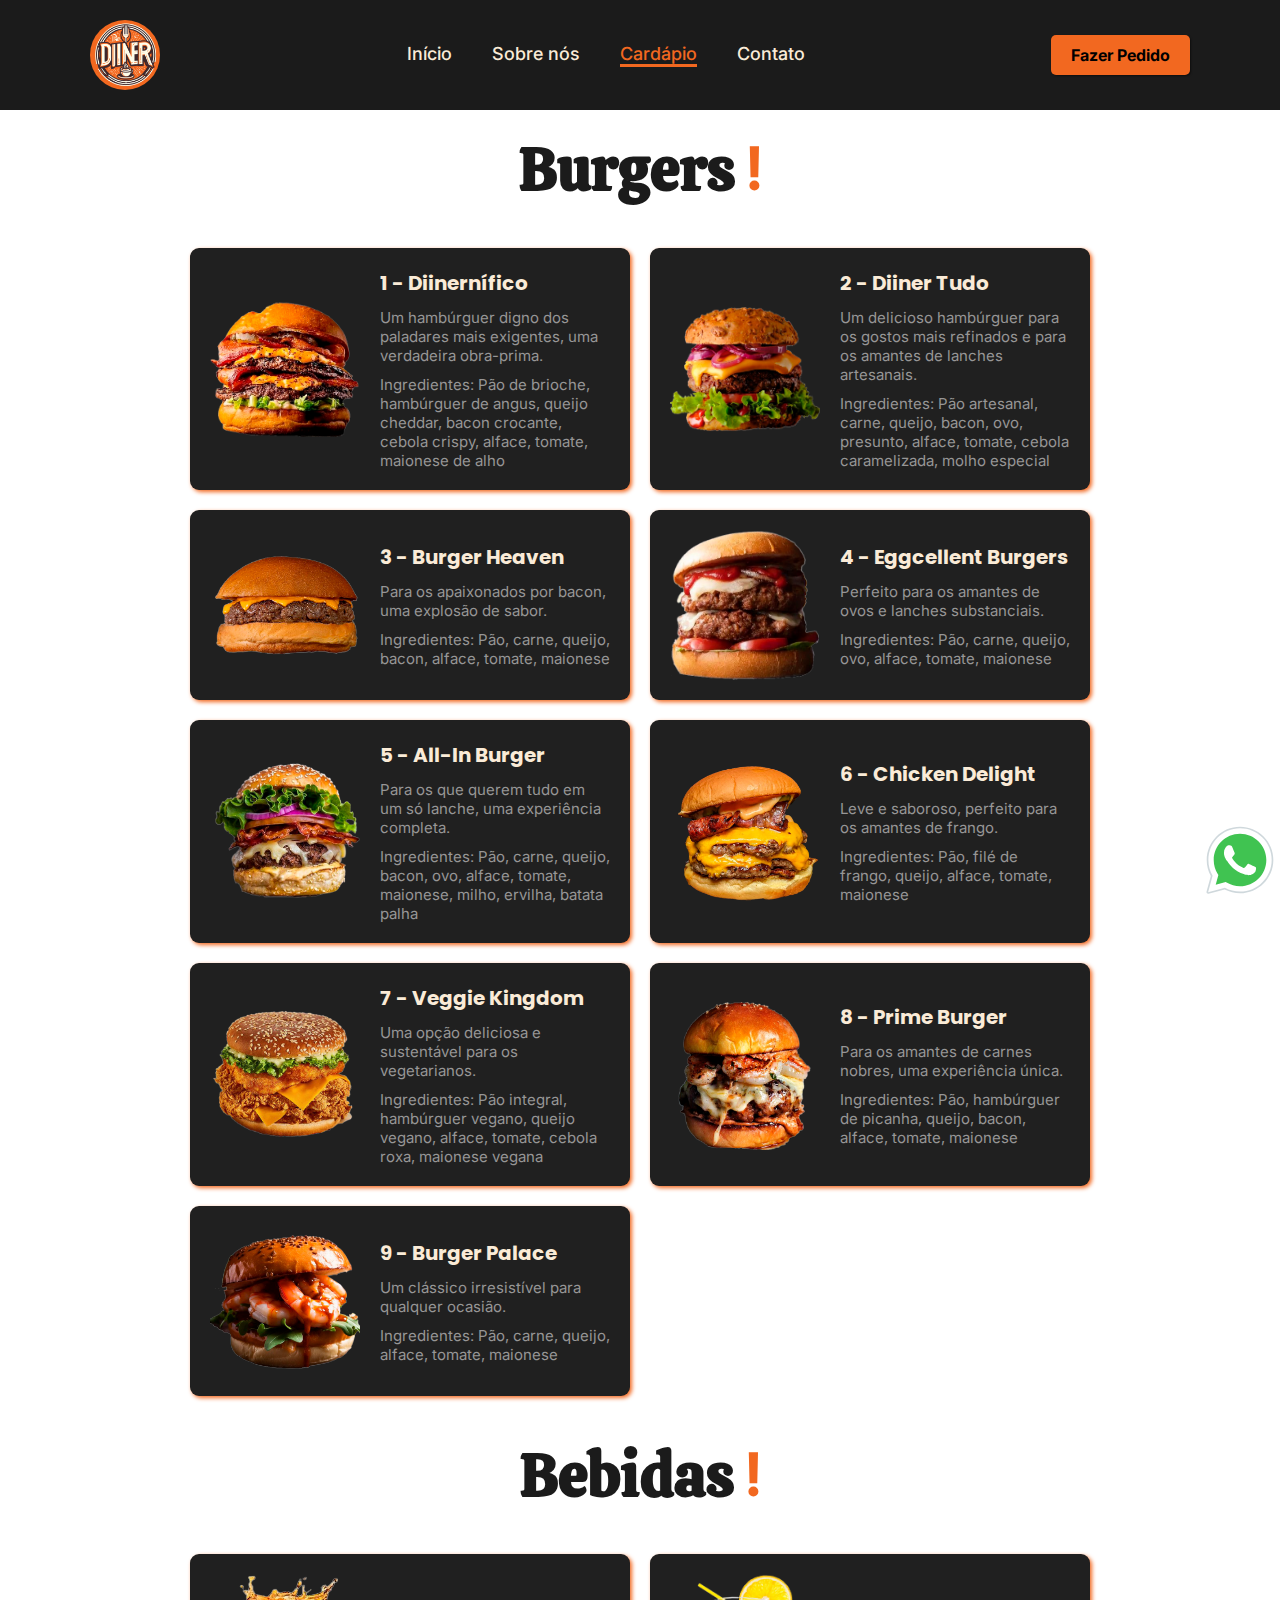
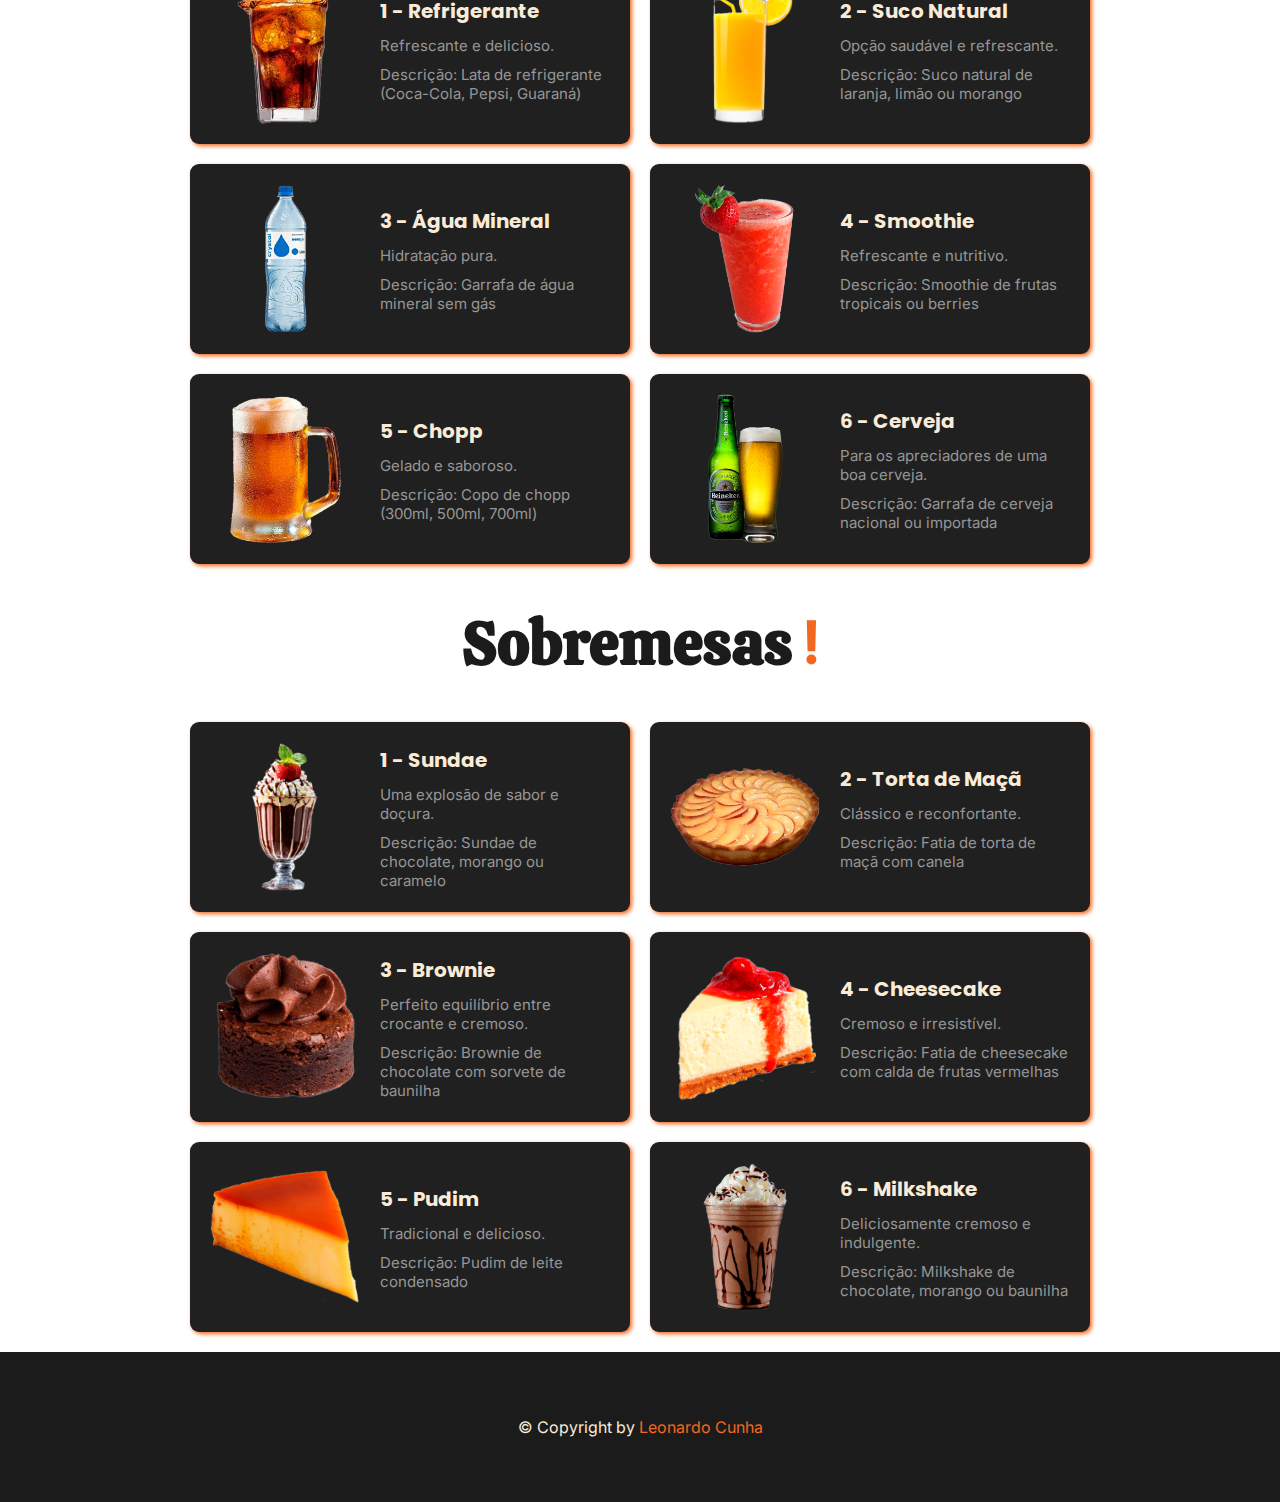
==== cardapio.html @ 61762d9e "Arquivos dos PI" ====
<!DOCTYPE html>
<html lang="en">
  <head>
    <meta charset="UTF-8" />
    <meta name="viewport" content="width=device-width, initial-scale=1.0" />
    <title>Diiner's Burgers</title>
    <link rel="icon" href="./images/logos/logo 4.jpg" type="img/jpg" />
    <link rel="stylesheet" href="style.css" />
    <link rel="stylesheet" href="./css/cardapio.css" />
  </head>
  <body>
    <section class="menu-principal">
      <div class="menu container">
        <img src="./images/logos/logo 4.jpg" alt="logo" />

        <nav>
          <ul class="menu-info">
            <li><a href="index.html" class="menu-item">Início</a></li>
            <li><a href="sobre.html" class="menu-item">Sobre nós</a></li>
            <li><a href="cardapio.html" class="menu-item">Cardápio</a></li>
            <li><a href="contato.html" class="menu-item">Contato</a></li>
          </ul>
        </nav>

        <a href="fazerpedido.html">
          <button class="button">Fazer Pedido</button>
        </a>

        <div class="mobile-menu-icon">
          <button class="mobile-menu-icon-button">
            <img src="./images/icons/menu.svg" alt="" class="icon" />
          </button>
        </div>
      </div>

      <div class="mobile-menu">
        <div class="mobile-menu-close">
          <button class="mobile-menu-close-btn">X</button>
        </div>
        <ul class="menu-info">
          <li><a href="index.html" class="menu-item">Início</a></li>
          <li><a href="sobre.html" class="menu-item">Sobre nós</a></li>
          <li><a href="cardapio.html" class="menu-item">Cardápio</a></li>
          <li><a href="contato.html" class="menu-item">Contato</a></li>
        </ul>

        <a class="fazer-pedido-mobile" href="fazerpedido.html">
          <button class="button">Fazer Pedido</button>
        </a>
      </div>
    </section>

    <div class="overlay hidden"></div>

    <section class="cardapio">
      <div class="area-sabores">
        <h1 class="burgers-h1 h1">
          Burgers <span class="exclamacao-decoration">!</span>
        </h1>
        <div class="burgers-area">
          <!-- <div class="burger">
                <div class="burger-img-area content-area">
                  <img class="burger-img content-img" src="" alt="" srcset="" />
                </div>
                <div class="burger-infos content-infos">
                  <p class="burger-nome content-name"></p>
                  <p class="burger-descricao content-descricao"></p>
                  <p class="burger-ingredientes content-ingredientes"></p>
                </div>
                </div> -->
        </div>
      </div>
      <div class="area-sabores">
        <h1 class="bebidas-h1 h1">
          Bebidas <span class="exclamacao-decoration">!</span>
        </h1>
        <div class="bebidas-area">
          <!-- <div class="drinks">
                    <div class="drink-img-area content-area">
                        <img class="drink-img content-img" src="" alt="" srcset="" />
                    </div>
                    <div class="drink-infos content-infos">
                        <p class="drink-nome content-name"></p>
                        <p class="drink-descricao content-descricao"></p>
                        <p class="drink-ingredientes content-ingredientes"></p>
                    </div>
                </div> -->
        </div>
      </div>

      <div class="area-sabores">
        <h1 class="sobremesas-h1 h1">
          Sobremesas <span class="exclamacao-decoration">!</span>
        </h1>
        <div class="sobremesas-area">
          <!-- <div class="sobremesas">
                    <div class="sobremesa-img-area content-area">
                        <img class="sobremesa-img content-img" src="" alt="" srcset="" />
                    </div>
                    <div class="sobremesa-infos content-infos">
                        <p class="sobremesa-nome content-name"></p>
                        <p class="sobremesa-descricao content-descricao"></p>
                        <p class="sobremesa-ingredientes content-ingredientes"></p>
                    </div>
                </div> -->
        </div>
      </div>
    </section>

    <footer>
      <p>
        © Copyright by
        <a
          href="https://www.linkedin.com/in/leonardo-cunha-8a6170263/"
          target="_blank"
          >Leonardo Cunha</a
        >
      </p>
    </footer>

    <a href="https://wa.me/5516999999999" target="_blank">
      <img
        class="logo-wpp"
        src="./images/icons/icons8-whatsapp.svg"
        alt=""
        srcset=""
      />
    </a>

    <script src="./js/geral.js"></script>
    <script src="./js/sabores.js"></script>
    <script src="./js/cardapio.js"></script>
  </body>
</html>
---- style.css ----
@import url('https://fonts.googleapis.com/css2?family=Calistoga&family=Inter:wght@100..900&family=Poppins:ital,wght@0,100;0,200;0,300;0,400;0,500;0,600;0,700;0,800;0,900;1,100;1,200;1,300;1,400;1,500;1,600;1,700;1,800;1,900&display=swap');

* {
    padding: 0;
    margin: 0;
    font-family: 'Inter', sans-serif;
    box-sizing: border-box;
}

body {
    position: relative;
}

.container {
    max-width: 1140px;
    width: 100%;
    margin: auto;
    padding: 0 20px;
}

/* Menu */


.menu-principal {
    background-color: #1b1b1b;
    padding: 20px 50px;
    width: 100%;
    z-index: 10;
    position: static;
}

.menu {
    display: flex;
    justify-content: space-between;
    align-items: center;
}

.menu img {
    width: 70px;
    height: auto;
    border-radius: 50%;
}

.menu .menu-info {
    display: flex;
    align-items: center;
    gap: 40px;
    list-style: none;
}

.menu .menu-info li a {
    text-decoration: none;
    color: #faebd7;
    font-size: 18px;
    font-weight: 500;
    transition: all 0.4s ease;
}

.menu .menu-info li a:hover {
    color: #f26820;
}

.menu .menu-info li a::after {
    content: "";
    display: block;
    width: 0;
    height: 3px;
    background-color: #f26820;
    transition: all 0.3s ease;
}

.menu .menu-info li a:hover::after {
    width: 100%;
}

.active {
    border-bottom: 3px solid #f26820;
}

.menu .button {
    padding: 10px 20px;
    background-color: #f26820;
    border: none;
    border-radius: 5px;
    font-weight: 700;
    font-size: 16px;
    cursor: pointer;
    box-shadow: 1px 1px 2px rgba(0, 0, 0, 0.5);
    transition: transform 0.5s;
}

.menu .button:hover {
    background-color: #b14545;
    color: #faebd7;
    transform: scale(1.1);
}

.sticky {
    position: fixed;
    background-color: #1b1b1bd2;
}

/* Parte menu mobile */

.mobile-menu-icon {
    display: none;
}

.mobile-menu-icon button {
    background-color: transparent;
    border: none;
    cursor: pointer;
}

.mobile-menu-icon button img {
    width: 45px;
}

.mobile-menu {
    /* display: flex; */
    display: none;
    flex-direction: column;
    justify-content: space-between;
    position: fixed;
    top: 0;
    right: -300px;
    width: 300px;
    height: auto;
    background-color: #b14545;
    padding: 0px 20px;
    border-radius: 0 0 0 30px;
    z-index: 3;
    transition: right 0.4s ease;
    /* overflow: hidden; */
}

.mobile-menu-close-btn {
    background-color: #000000;
    border: none;
    color: #faebd7;
    font-weight: 700;
    padding: 7px;
    margin-top: 10px;
    margin-bottom: 20px;
    cursor: pointer;
}

.mobile-menu .menu-info {
    display: flex;
    flex-direction: column;
    padding: 15px 0px;
    list-style: none;
}

.mobile-menu .menu-info .menu-item {
    display: block;
    margin-bottom: 30px;
    padding-bottom: 5px;
    text-decoration: none;
    font-size: 18px;
    font-weight: 500;
    color: #faebd7;
    border-bottom: 2px solid #faebd7;
}

.mobile-menu .button {
    padding: 10px 40px;
    margin-top: 20px;
    margin-bottom: 20px;
    background-color: #000000;
    border: none;
    border-radius: 5px;
    font-weight: 700;
    font-size: 16px;
    color: #faebd7;
    cursor: pointer;
    box-shadow: 1px 1px 2px rgba(0, 0, 0, 0.5);
    width: 100%;
}


.hidden {
    display: none;
}

.overlay {
    position: absolute;
    top: 0;
    left: 0;
    width: 100%;
    height: 100%;
    transition: background 1.5s ease;
    background-color: #25252552;
    backdrop-filter: blur(3px);
    z-index: 2;
}

/* Banner */

.banner {
    background-color: #1b1b1b;
    /* width: 100vw; */
    position: relative;
    display: flex;
}

.banner .container {
    display: flex;
    justify-content: space-between;
    padding: 0;
}

/* TEM QUE COLOCAR VISIBILITY: HIDDEN POR CONTA DO SCROLL REAVEAL */
.banner-message,
.banner-image {
    visibility: hidden;
}

.banner .banner-message {
    flex: 1;
    display: flex;
    flex-direction: column;
    justify-content: center;
}

.banner h1 {
    font-size: 120px;
    line-height: 0.9;
    font-family: 'Calistoga';
    color: white;
    margin-top: -70px;
}

.banner p {
    font-size: 30px;
    color: #f26820;
    font-weight: 700;
    font-family: 'Poppins';
    margin-top: 35px;
    text-shadow: 1px 1px 2px rgba(0, 0, 0, 0.2);
}

.banner .banner-image {
    flex: 1;
    padding-bottom: 50px;
}

.banner img {
    max-width: 100%;
}

.banner-mobile-menu {
    display: none;
    color: white;
    font-weight: 700;
    font-size: 18px;
}

.contact-area {
    position: absolute;
    top: 200px;
    right: 0;
    display: flex;
    flex-direction: column;
    gap: 15px;
    padding-right: 20px;
}

.contact-area img {
    width: 30px;
    margin-right: 10px;
}

/* Borda SVG do banner */
.custom-shape-divider-bottom-1709056755 {
    position: absolute;
    bottom: 0;
    left: 0;
    width: 100%;
    overflow: hidden;
    line-height: 0;
    transform: rotate(180deg);
}

.custom-shape-divider-bottom-1709056755 svg {
    position: relative;
    display: block;
    width: calc(100% + 1.3px);
    height: 78px;
}

.custom-shape-divider-bottom-1709056755 .shape-fill {
    fill: #F26820;
}

.form-container {
    max-width: 400px;
    margin: 50px auto;
    padding: 20px;
    border: 1px solid #ccc;
    border-radius: 5px;
}

/* Informações como hambúrguer é feito */
.info-burger {
    padding-top: 50px;
}

.info-burger-area {
    display: flex;
}

.info-burger-img-burger {
    flex: 1;
    display: flex;
    justify-content: center;
    align-items: center;
}

.info-burger-img-burger img {
    width: 500px;
}

.info-burger-text {
    flex: 1;
    display: flex;
    flex-direction: column;
    align-items: center;
    justify-content: center;
}

.info-burger-text h1 {
    font-family: 'Calistoga';
    font-size: 35px;
    text-align: center;
    margin-bottom: 20px;
}

.info-burger-text ul {
    display: flex;
    flex-direction: column;
    gap: 15px;
    list-style-type: none;
}

.info-burger-text-title {
    font-weight: 700;
    color: #F26820;
}

/* Burgers favoritos */

.burger-favorite {
    background-color: #1b1b1b;
    margin-top: -40px;
    padding-top: 60px;
    padding-bottom: 60px;
}

.burger-favorite-h1 {
    color: #faebd7;
    font-family: 'Calistoga';
    font-size: 50px;
    text-align: center;
}

.btn {
    display: inline-block;
    font-size: 18px;
    background-color: #5ec576;
    font-family: inherit;
    font-weight: 500;
    border: none;
    padding: 10px 20px;
    border-radius: 10rem;
    cursor: pointer;
    transition: all 0.3s;
}

.btn:hover {
    background-color: #4bbb7d;
}

/* OPERATIONS */
.operations {
    max-width: 100%;
    margin: 70px auto 0 auto;
    /* background-color: #272727; */
}

.operations__tab-container {
    display: flex;
    justify-content: center;
}

.operations__tab {
    margin-right: 2.5rem;
    transform: translateY(-50%);
}

.operations__tab span {
    margin-right: 1rem;
    font-weight: 600;
    display: inline-block;
}

.operations__tab--1 {
    background-color: #ffcb03;
}

.operations__tab--1:hover {
    background-color: #ffbb00;
}

.operations__tab--3 {
    background-color: #ff585f;
    margin: 0;
}

.operations__tab--3:hover {
    background-color: #fd424b;
}

.operations__tab--active {
    transform: translateY(-66%);
}

.operations__content {
    display: none;
    gap: 20px;
    padding: 30px 40px;
    color: #faebd7;
}

.operations__content--active {
    display: flex;
}

.operations__content img {
    width: 300px;
    height: 400px;
    object-fit: contain;
}

.burger-info {
    display: flex;
    flex-direction: column;
    margin-top: 80px;
}

.name-burger {
    font-size: 30px;
    margin-bottom: 30px;
    margin-top: 20px;
}

.burger-content {
    font-size: 16px;
}

/* Área feedback clientes */

.feedback-clients {
    margin-top: 30px;
}

.feedback-h1 {
    font-size: 50px;
    font-family: 'Calistoga';
    text-align: center;
}

.slider {
    height: 450px;
    margin: 0 auto;
    position: relative;

    /* IN THE END */
    overflow: hidden;
}

.slide {
    position: absolute;
    top: 0;
    width: 100%;
    height: 400px;
    display: flex;
    align-items: center;
    justify-content: center;

    /* THIS creates the animation! */
    transition: transform 1s;
}

.slider__btn {
    position: absolute;
    top: 50%;
    z-index: 10;
    border: none;
    background: rgba(255, 255, 255, 0.7);
    color: #333;
    border-radius: 50%;
    height: 88px;
    width: 88px;
    font-size: 50px;
    cursor: pointer;
}

.slider__btn--left {
    left: 6%;
    transform: translate(-50%, -50%);
}

.slider__btn--right {
    right: 6%;
    transform: translate(50%, -50%);
}

.dots {
    position: absolute;
    bottom: 5%;
    left: 50%;
    transform: translateX(-50%);
    display: flex;
}

.dots__dot {
    border: none;
    background-color: #b9b9b9;
    opacity: 0.7;
    height: 10px;
    width: 10px;
    border-radius: 50%;
    margin-right: 28px;
    cursor: pointer;
    transition: all 0.5s;

    /* Only necessary when overlying images */
    /* box-shadow: 0 0.6rem 1.5rem rgba(0, 0, 0, 0.7); */
}

.dots__dot:last-child {
    margin: 0;
}

.dots__dot--active {
    background-color: #888;
    opacity: 1;
}

/* Depoimento dos clientes */
.testimonial {
    width: 65%;
    position: relative;
}

.testimonial::before {
    content: '\201C';
    position: absolute;
    top: -60px;
    left: -108px;
    line-height: 1;
    font-size: 240px;
    color: #F26820;
}

.testimonial__header {
    font-size: 20px;
    color: #F26820;
    font-weight: 700;
    margin-bottom: 20px;
}

.testimonial__text {
    margin-bottom: 40px;
    color: #666;
}

.testimonial__author {
    font-style: normal;
    display: grid;
    grid-template-columns: 6.5rem 1fr;
}

.testimonial__photo {
    grid-row: 1 / span 2;
    width: 80px;
    border-radius: 50%;
}

.testimonial__name {
    font-size: 20px;
    font-weight: 500;
    align-self: end;
    margin: 0;
}

.testimonial__info {
    color: #1b1b1b;
}

.section__title--testimonials {
    margin-bottom: 4rem;
}

footer {
    height: 150px;
    background-color: #1b1b1b;
    color: #faebd7;
    display: flex;
    justify-content: center;
    align-items: center;
}

footer a {
    text-decoration: none;
    color: #F26820;
}

/* Parte do MAPA */

#map {
    height: 300px;
    max-width: 700px;
    display: block;
    margin: auto;
}

.localizacao {
    padding: 40px 0;
    background-color: #1b1b1b;
}

.localizacao h1 {
    font-size: 50px;
    color: #faebd7;
    font-family: 'Calistoga';
    text-align: center;
    padding-bottom: 20px;
}

.logo-wpp {
    position: fixed;
    bottom: 0;
    right: 0;
    width: 80px;
    height: 80px;
    z-index: 1000;
}

/* Responsividade */

@media screen and (max-width: 1100px) {
    .banner .banner-message {
        padding-left: 50px;
    }

    .banner h1 {
        font-size: 100px;
    }

    .info-burger-area {
        margin-bottom: 40px;
    }

    .info-burger-img-burger img {
        width: 450px;
    }
}

@media screen and (max-width: 1000px) {
    .burger-favorite {
        margin-top: 0;
    }
}

@media screen and (max-width: 900px) {
    .menu .menu-info {
        gap: 20px;
    }

    .menu .menu-info .menu-item {
        font-size: 16px;
    }

    .banner h1 {
        font-size: 85px;
    }

    .banner p {
        font-size: 25px;
        color: #ffa500;
        margin-top: 20px;
    }

    .contact-area {
        top: 150px;
    }

    .info-burger-img-burger img {
        width: 370px;
    }
}

@media screen and (max-width: 768px) {
    .menu-principal {
        padding: 20px 0;
    }

    .menu .menu-info,
    .menu .button {
        display: none;
    }

    .mobile-menu {
        display: flex;
    }

    .mobile-menu-icon {
        display: block;
    }

    .banner .container {
        flex-direction: column;
        justify-content: center;
        align-items: center;
    }

    .banner .banner-message {
        align-items: center;
        margin-top: 0;
        padding: 0;
    }

    .banner .banner-image {
        justify-content: center;
    }

    .banner .banner-image img {
        margin-top: 10px;
        width: 452px;
    }

    .banner h1 {
        margin: 15px;
        text-align: center;
    }

    .banner p {
        text-align: center;
    }

    .contact-area {
        top: 240px;
    }

    .info-burger-area {
        flex-direction: column-reverse;
        gap: 30px;
    }

    .info-burger-img-burger img {
        width: 270px;
    }

    .info-burger-text {
        padding: 0 50px;
    }

    .burger-favorite-h1,
    .feedback-h1 {
        font-size: 40px;
    }

    .burger-favorite {
        margin: 0;
    }

    .operations__content img {
        width: 250px;
        height: 320px;
    }

    .localizacao h1 {
        font-size: 40px;
    }
}

@media screen and (max-width: 650px) {
    .operations__tab-container {
        flex-direction: column;
        align-items: center;
    }

    .operations__tab {
        margin: 0;
    }

    .btn {
        margin-bottom: 25px;
        width: 300px;
        max-width: 100%;
    }

    .btn:last-child {
        margin-bottom: 0;
    }

    .name-burger h1 {
        text-align: center;
    }
    
    .burger-info {
        margin-top: 0;
    }
    .operations__content {
        padding: 0px 40px;
    }
    .operations__content--active {
        flex-direction: column;
        align-items: center;
    }

    .testimonial::before {
        font-size: 170px;
        top: -40px;
        left: -70px;
    }

    .slider {
        height: 520px;
    }

    .slide {
        height: auto;
        margin-top: 40px;
    }
}

@media screen and (max-width: 430px) {
    .banner h1 {
        font-size: 65px;
    }

    .banner h2 {
        font-size: 25px;
    }

    .banner img {
        width: 220px;
    }

    .contact-area {
        display: none;
    }

    .info-burger-text {
        padding: 0 20px;
    }

    .slider {
        height: 600px;
    }

    .slider__btn {
        width: 60px;
        height: 60px;
        font-size: 30px;
    }

    .testimonial::before {
        content: "";
    }
}

@media screen and (max-width: 370px) {
    .slider {
        height: 700px;
    }
}
---- css/cardapio.css ----
.h1 {
    font-size: 60px;
    font-weight: 700;
    font-family: 'calistoga';
    color: #1b1b1b;
    text-align: center;
    margin: 20px 0;

}

.exclamacao-decoration {
    color: #f26820;
}

.burgers-area,
.bebidas-area,
.sobremesas-area {
    /* display: flex;
    flex-direction: column;
    align-items: center; */
    display: grid;
    grid-template-columns: repeat(auto-fill, 440px);
    justify-content: center;
    gap: 20px;
    padding: 20px;
}

.burger,
.drinks,
.sobremesas {
    display: flex;
    /* width: 600px;
    max-width: 100%; */
    gap: 20px;
    background-color: #202020;
    padding: 20px;
    border-radius: 9px;
    box-shadow: 2px 2px 4px #f26820;
}

.content-area {
    display: flex;
    align-items: center;
    justify-content: center;
}

.content-img {
    width: 150px;
    height: 150px;
    object-fit: contain;
}

.content-infos {
    display: flex;
    flex-direction: column;
    justify-content: center;
    gap: 10px;
}

.content-nome {
    font-size: 20px;
    font-weight: 700;
    font-family: 'poppins';
    color: #faebd7;
}

.content-descricao {
    font-size: 15px;
    color: #979696;
}

@media (width < 500px) {

    .burgers-area,
    .bebidas-area,
    .sobremesas-area {
        grid-template-columns: repeat(auto-fill, 100%);
    }

    .burger,
    .drinks,
    .sobremesas {
        flex-direction: column;
    }

    .content-nome {
        text-align: center;
    }
}
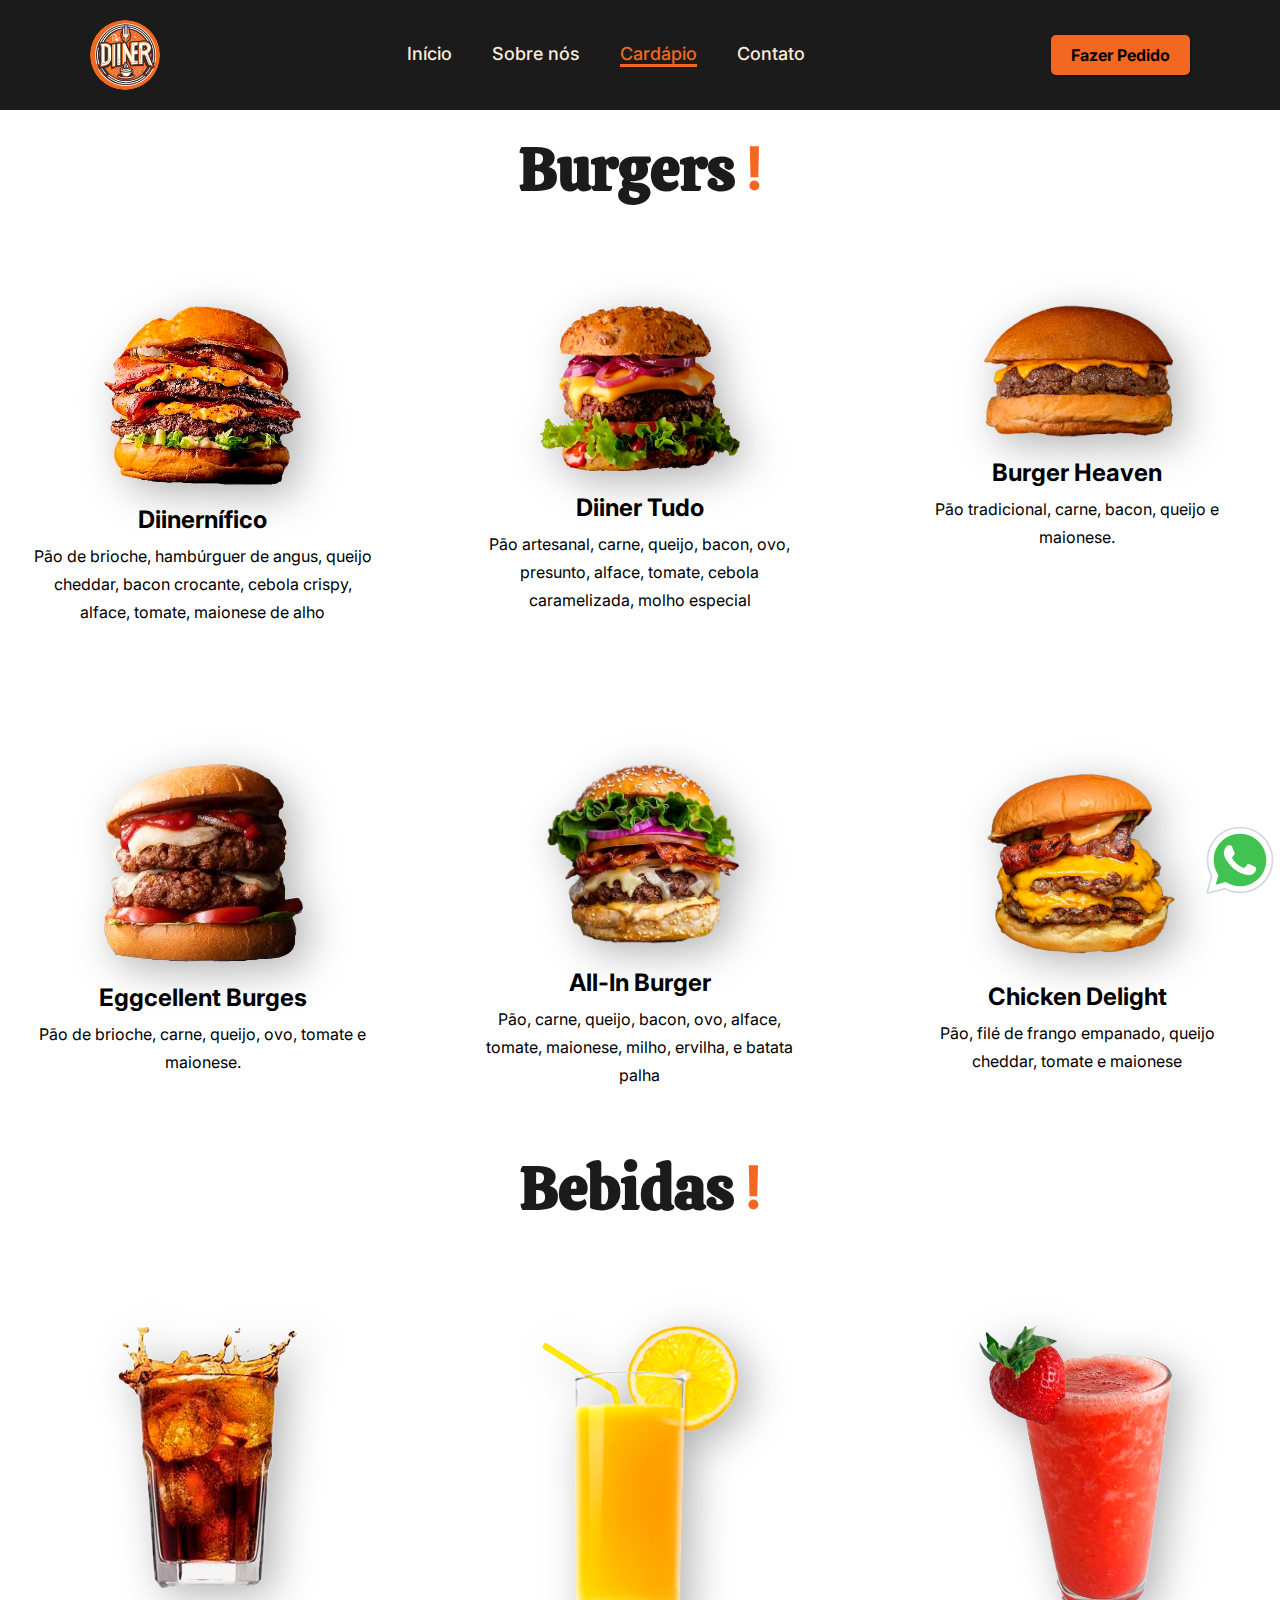
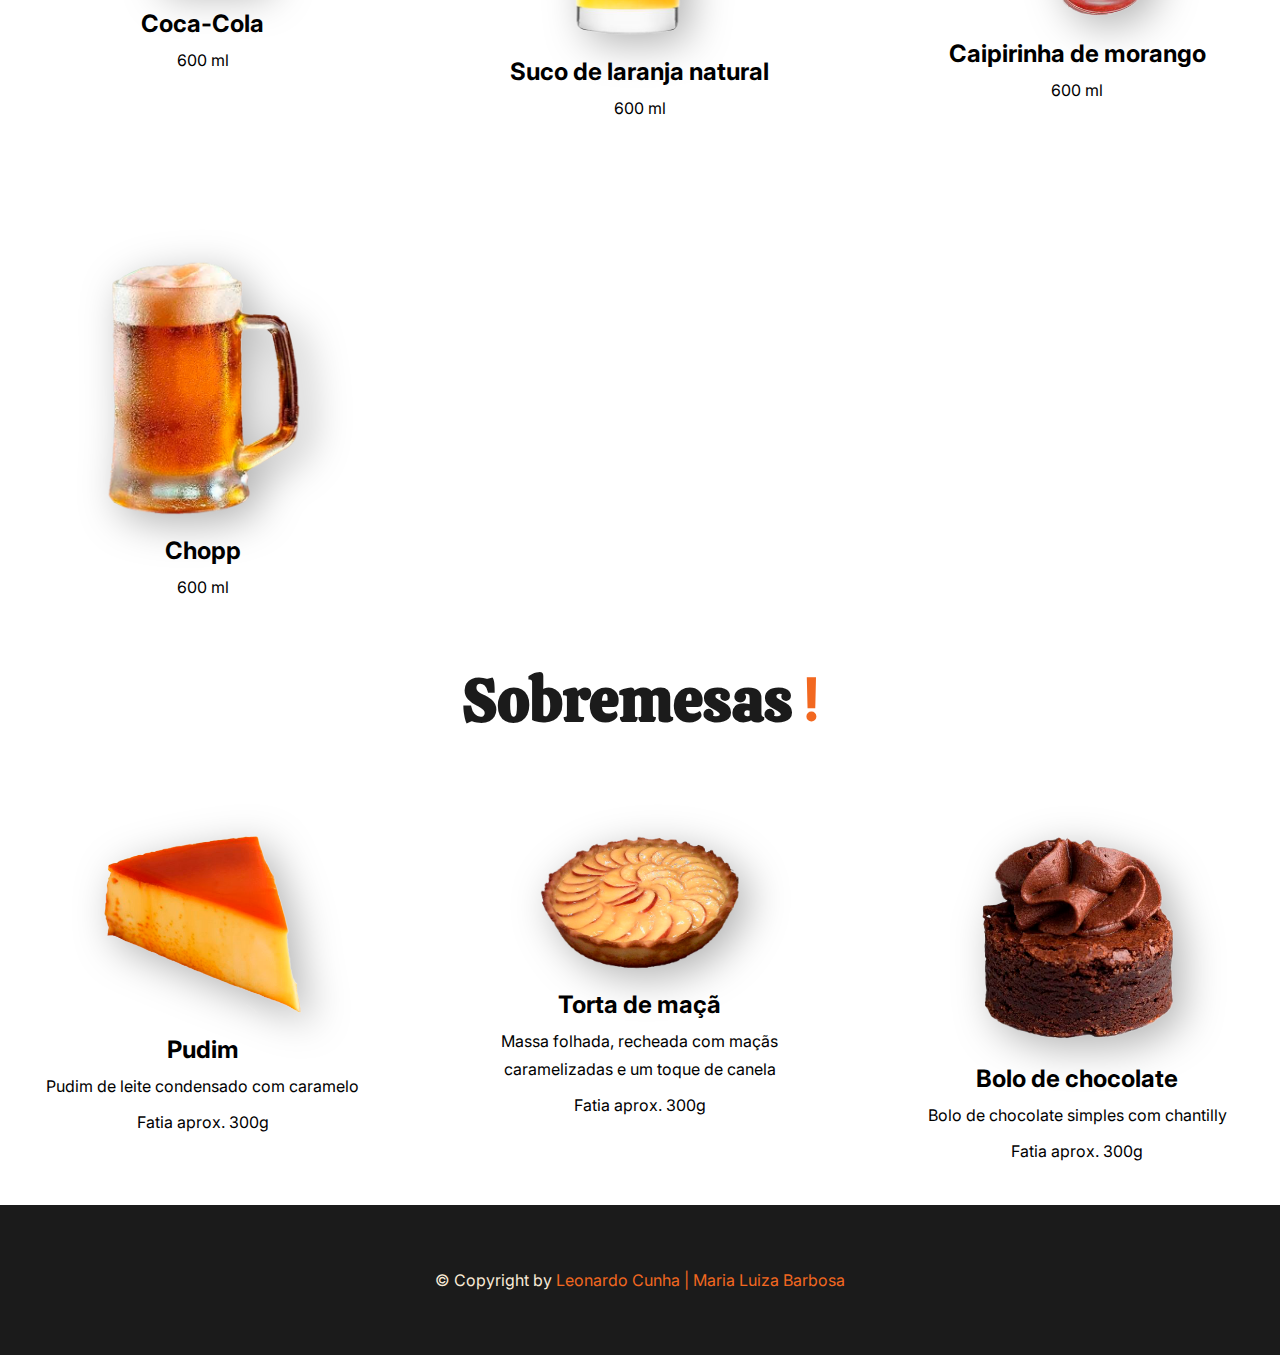
==== commit 51607021: "Atualização final do site" ====
--- a/cardapio.html
+++ b/cardapio.html
@@ -4,14 +4,14 @@
     <meta charset="UTF-8" />
     <meta name="viewport" content="width=device-width, initial-scale=1.0" />
     <title>Diiner's Burgers</title>
-    <link rel="icon" href="./images/logos/logo 4.jpg" type="img/jpg" />
-    <link rel="stylesheet" href="style.css" />
+    <link rel="icon" href="./images/logos/logo_diner.png" type="img/jpg" />
+    <link rel="stylesheet" href="./css/style.css" />
     <link rel="stylesheet" href="./css/cardapio.css" />
   </head>
   <body>
     <section class="menu-principal">
       <div class="menu container">
-        <img src="./images/logos/logo 4.jpg" alt="logo" />
+        <img src="./images/logos/logo_diner.png" alt="logo" />
 
         <nav>
           <ul class="menu-info">
@@ -56,65 +56,188 @@
       <div class="area-sabores">
         <h1 class="burgers-h1 h1">
           Burgers <span class="exclamacao-decoration">!</span>
-        </h1>
+        </h1> 
         <div class="burgers-area">
-          <!-- <div class="burger">
-                <div class="burger-img-area content-area">
-                  <img class="burger-img content-img" src="" alt="" srcset="" />
-                </div>
-                <div class="burger-infos content-infos">
-                  <p class="burger-nome content-name"></p>
-                  <p class="burger-descricao content-descricao"></p>
-                  <p class="burger-ingredientes content-ingredientes"></p>
-                </div>
-                </div> -->
-        </div>
-      </div>
+
+
+        <!-- PRIMEIRA LINHA DOS HAMBURGUERS -->
+
+        <div class="special__grid">
+          <div class="special__card">
+            <img src="./images/burgers/Burger1.png" alt="diinernífico"/>
+            <h2>Diinernífico</h2>
+            <p>
+              Pão de brioche, hambúrguer de angus,
+              queijo cheddar, bacon crocante, cebola
+              crispy, alface, tomate, maionese de alho
+            </p>
+            
+            
+          </div>
+          <div class="special__card">
+            <img src="./images/burgers/Burger2.png" alt="Diiner Tudo" />
+            <h2>Diiner Tudo</h2>
+            <p>
+              Pão artesanal, carne, queijo, bacon, ovo, presunto, 
+              alface, tomate, cebola caramelizada, molho especial
+            </p>
+            
+            
+          </div>
+
+          <div class="special__card">
+            <img src="./images/burgers/Burger3.png" alt="Eggcellent Burgers" />
+            <h2>Burger Heaven</h2>
+            <p>
+              Pão tradicional, carne, bacon, queijo e maionese.
+            </p>
+
+            
+          </div>
+        </div>
+
+ <!-- SEGUNDA LINHA DOS HAMBURGUERS -->
+
+
+        <div class="special__grid">
+          <div class="special__card">
+            <img src="./images/burgers/Burger4.png" alt="diinernífico"/>
+            <h2>Eggcellent Burges</h2>
+            <p>
+              Pão de brioche, carne, queijo, ovo, tomate e maionese.
+            </p>
+            
+          </div>
+
+          
+          <div class="special__card">
+            <img src="./images/burgers/Burger5.png" alt="Diiner Tudo" />
+            <h2>All-In Burger</h2>
+            <p>
+              Pão, carne, queijo, bacon, ovo, alface, tomate, 
+              maionese, milho, ervilha, e batata palha
+            </p>
+          </div>
+          
+
+          <div class="special__card">
+            <img src="./images/burgers/Burger6.png" alt="Eggcellent Burgers" />
+            <h2>Chicken Delight</h2>
+            <p>
+              Pão, filé de frango empanado, queijo cheddar, tomate e maionese
+            </p>
+          </div>
+        </div>
+      </div>
+
+
+
+        
       <div class="area-sabores">
         <h1 class="bebidas-h1 h1">
           Bebidas <span class="exclamacao-decoration">!</span>
         </h1>
-        <div class="bebidas-area">
-          <!-- <div class="drinks">
-                    <div class="drink-img-area content-area">
-                        <img class="drink-img content-img" src="" alt="" srcset="" />
-                    </div>
-                    <div class="drink-infos content-infos">
-                        <p class="drink-nome content-name"></p>
-                        <p class="drink-descricao content-descricao"></p>
-                        <p class="drink-ingredientes content-ingredientes"></p>
-                    </div>
-                </div> -->
-        </div>
-      </div>
+
+         <!-- PRIMEIRA LINHA DAS BEBIDAS -->
+        
+        <div class="special__grid">
+          <div class="special__card">
+            <img src="./images/bebidas/Bebida1.png" alt="diinernífico"/>
+            <h2>Coca-Cola</h2>
+            <p>
+              600 ml
+            </p>
+          </div>
+
+          
+          <div class="special__card">
+            <img src="./images/bebidas/Bebida2.png" alt="Diiner Tudo" />
+            <h2>Suco de laranja natural</h2>
+            <p>
+             600 ml
+            </p>
+          </div>
+
+          
+          <div class="special__card">
+            <img src="./images/bebidas/Bebida4.png" alt="Eggcellent Burgers" />
+            <h2>Caipirinha de morango</h2>
+            <p>
+              600 ml
+            </p>
+          </div>
+        </div>
+
+      </div>
+
+
+       <!-- SEGUNDA LINHA DAS BEBIDAS -->
+
+
+       <div class="special__grid">
+        <div class="special__card">
+          <img src="./images/bebidas/Bebida5.png" alt="diinernífico"/>
+          <h2>Chopp</h2>
+          <p>
+            600 ml
+          </p>
+        </div>
+       </div>
+    </div>
+
 
       <div class="area-sabores">
         <h1 class="sobremesas-h1 h1">
           Sobremesas <span class="exclamacao-decoration">!</span>
         </h1>
-        <div class="sobremesas-area">
-          <!-- <div class="sobremesas">
-                    <div class="sobremesa-img-area content-area">
-                        <img class="sobremesa-img content-img" src="" alt="" srcset="" />
-                    </div>
-                    <div class="sobremesa-infos content-infos">
-                        <p class="sobremesa-nome content-name"></p>
-                        <p class="sobremesa-descricao content-descricao"></p>
-                        <p class="sobremesa-ingredientes content-ingredientes"></p>
-                    </div>
-                </div> -->
-        </div>
+        
+        <div class="special__grid">
+          <div class="special__card">
+            <img src="./images/sobremesas/Sobremesa5.png" alt="diinernífico"/>
+            <h2>Pudim</h2>
+            <p>
+              Pudim de leite condensado com caramelo
+            </p>
+            <p>
+              Fatia aprox. 300g
+            </p>
+
+            
+          </div>
+          <div class="special__card">
+            <img src="./images/sobremesas/Sobremesa2.png" alt="Diiner Tudo" />
+            <h2>Torta de maçã</h2>
+            <p>
+             Massa folhada, recheada com maçãs caramelizadas e um toque de canela
+            </p>
+            <p>
+              Fatia aprox. 300g
+             </p>
+          </div>
+
+          <div class="special__card">
+            <img src="./images/sobremesas/Sobremesa3.png" alt="Eggcellent Burgers" />
+            <h2>Bolo de chocolate</h2>
+            <p>
+              Bolo de chocolate simples com chantilly
+            </p>
+
+            <p>
+              Fatia aprox. 300g
+             </p>
+          </div>
+        </div>
+
+
+
       </div>
     </section>
 
     <footer>
       <p>
         © Copyright by
-        <a
-          href="https://www.linkedin.com/in/leonardo-cunha-8a6170263/"
-          target="_blank"
-          >Leonardo Cunha</a
-        >
+        <a href="https://github.com/leonardocunha1" target="_blank">Leonardo Cunha | </a> 
+        <a href="https://github.com/mluizabss" target="_blank">Maria Luiza Barbosa</a>
       </p>
     </footer>
 
@@ -129,6 +252,5 @@
 
     <script src="./js/geral.js"></script>
     <script src="./js/sabores.js"></script>
-    <script src="./js/cardapio.js"></script>
   </body>
 </html>
--- a/css/style.css
+++ b/css/style.css
@@ -0,0 +1,879 @@
+@import url('https://fonts.googleapis.com/css2?family=Calistoga&family=Inter:wght@100..900&family=Poppins:ital,wght@0,100;0,200;0,300;0,400;0,500;0,600;0,700;0,800;0,900;1,100;1,200;1,300;1,400;1,500;1,600;1,700;1,800;1,900&display=swap');
+
+* {
+    padding: 0;
+    margin: 0;
+    font-family: 'Inter', sans-serif;
+    box-sizing: border-box;
+}
+
+body {
+    position: relative;
+}
+
+.container {
+    max-width: 1140px;
+    width: 100%;
+    margin: auto;
+    padding: 0 20px;
+}
+
+/* Menu */
+
+
+.menu-principal {
+    background-color: #1b1b1b;
+    padding: 20px 50px;
+    width: 100%;
+    z-index: 10;
+    position: static;
+}
+
+.menu {
+    display: flex;
+    justify-content: space-between;
+    align-items: center;
+}
+
+.menu img {
+    width: 70px;
+    height: auto;
+    border-radius: 50%;
+}
+
+.menu .menu-info {
+    display: flex;
+    align-items: center;
+    gap: 40px;
+    list-style: none;
+}
+
+.menu .menu-info li a {
+    text-decoration: none;
+    color: #faebd7;
+    font-size: 18px;
+    font-weight: 500;
+    transition: all 0.4s ease;
+}
+
+.menu .menu-info li a:hover {
+    color: #f26820;
+}
+
+.menu .menu-info li a::after {
+    content: "";
+    display: block;
+    width: 0;
+    height: 3px;
+    background-color: #f26820;
+    transition: all 0.3s ease;
+}
+
+.menu .menu-info li a:hover::after {
+    width: 100%;
+}
+
+.active {
+    border-bottom: 3px solid #f26820;
+}
+
+.menu .button {
+    padding: 10px 20px;
+    background-color: #f26820;
+    border: none;
+    border-radius: 5px;
+    font-weight: 700;
+    font-size: 16px;
+    cursor: pointer;
+    box-shadow: 1px 1px 2px rgba(0, 0, 0, 0.5);
+    transition: transform 0.5s;
+}
+
+.menu .button:hover {
+    background-color: #b14545;
+    color: #faebd7;
+    transform: scale(1.1);
+}
+
+.sticky {
+    position: fixed;
+    background-color: #1b1b1bd2;
+}
+
+/* Parte menu mobile */
+
+.mobile-menu-icon {
+    display: none;
+}
+
+.mobile-menu-icon button {
+    background-color: transparent;
+    border: none;
+    cursor: pointer;
+}
+
+.mobile-menu-icon button img {
+    width: 45px;
+}
+
+.mobile-menu {
+    /* display: flex; */
+    display: none;
+    flex-direction: column;
+    justify-content: space-between;
+    position: fixed;
+    top: 0;
+    right: -300px;
+    width: 300px;
+    height: auto;
+    background-color: #b14545;
+    padding: 0px 20px;
+    border-radius: 0 0 0 30px;
+    z-index: 3;
+    transition: right 0.4s ease;
+    /* overflow: hidden; */
+}
+
+.mobile-menu-close-btn {
+    background-color: #000000;
+    border: none;
+    color: #faebd7;
+    font-weight: 700;
+    padding: 7px;
+    margin-top: 10px;
+    margin-bottom: 20px;
+    cursor: pointer;
+    border-radius: 10px;
+}
+
+.mobile-menu .menu-info {
+    display: flex;
+    flex-direction: column;
+    padding: 15px 0px;
+    list-style: none;
+}
+
+.mobile-menu .menu-info .menu-item {
+    display: block;
+    margin-bottom: 30px;
+    padding-bottom: 5px;
+    text-decoration: none;
+    font-size: 18px;
+    font-weight: 500;
+    color: #faebd7;
+    border-bottom: 2px solid #faebd7;
+}
+
+.mobile-menu .button {
+    padding: 10px 40px;
+    margin-top: 20px;
+    margin-bottom: 20px;
+    background-color: #000000;
+    border: none;
+    border-radius: 5px;
+    font-weight: 700;
+    font-size: 16px;
+    color: #faebd7;
+    cursor: pointer;
+    box-shadow: 1px 1px 2px rgba(0, 0, 0, 0.5);
+}
+
+.hidden {
+    display: none;
+}
+
+.overlay {
+    position: absolute;
+    top: 0;
+    left: 0;
+    width: 100%;
+    height: 100%;
+    transition: background 1.5s ease;
+    background-color: #25252552;
+    backdrop-filter: blur(3px);
+    z-index: 2;
+}
+
+/* Banner */
+
+.banner {
+    background-color: #1b1b1b;
+    /* width: 100vw; */
+    position: relative;
+    display: flex;
+}
+
+.banner .container {
+    display: flex;
+    justify-content: space-between;
+    padding: 0;
+}
+
+/* TEM QUE COLOCAR VISIBILITY: HIDDEN POR CONTA DO SCROLL REAVEAL */
+.banner-message,
+.banner-image {
+    visibility: hidden;
+}
+
+.banner .banner-message {
+    flex: 1;
+    display: flex;
+    flex-direction: column;
+    justify-content: center;
+}
+
+.banner h1 {
+    font-size: 120px;
+    line-height: 0.9;
+    font-family: 'Calistoga';
+    color: white;
+    margin-top: -70px;
+}
+
+.banner p {
+    font-size: 30px;
+    color: #f26820;
+    font-weight: 700;
+    font-family: 'Poppins';
+    margin-top: 35px;
+    text-shadow: 1px 1px 2px rgba(0, 0, 0, 0.2);
+}
+
+.banner .banner-image {
+    flex: 1;
+    padding-bottom: 50px;
+}
+
+.banner img {
+    max-width: 100%;
+}
+
+.banner-mobile-menu {
+    display: none;
+    color: white;
+    font-weight: 700;
+    font-size: 18px;
+}
+
+.contact-area {
+    position: absolute;
+    top: 200px;
+    right: 0;
+    display: flex;
+    flex-direction: column;
+    gap: 15px;
+    padding-right: 20px;
+}
+
+.contact-area img {
+    width: 30px;
+    margin-right: 10px;
+}
+
+/* Borda SVG do banner */
+.custom-shape-divider-bottom-1709056755 {
+    position: absolute;
+    bottom: 0;
+    left: 0;
+    width: 100%;
+    overflow: hidden;
+    line-height: 0;
+    transform: rotate(180deg);
+}
+
+.custom-shape-divider-bottom-1709056755 svg {
+    position: relative;
+    display: block;
+    width: calc(100% + 1.3px);
+    height: 78px;
+}
+
+.custom-shape-divider-bottom-1709056755 .shape-fill {
+    fill: #F26820;
+}
+
+.form-container {
+    max-width: 400px;
+    margin: 50px auto;
+    padding: 20px;
+    border: 1px solid #ccc;
+    border-radius: 5px;
+}
+
+/* Informações como hambúrguer é feito */
+.info-burger {
+    padding-top: 50px;
+}
+
+.info-burger-area {
+    display: flex;
+}
+
+.info-burger-img-burger {
+    flex: 1;
+    display: flex;
+    justify-content: center;
+    align-items: center;
+}
+
+.info-burger-img-burger img {
+    width: 500px;
+}
+
+.info-burger-text {
+    flex: 1;
+    display: flex;
+    flex-direction: column;
+    align-items: center;
+    justify-content: center;
+}
+
+.info-burger-text h1 {
+    font-family: 'Calistoga';
+    font-size: 35px;
+    text-align: center;
+    margin-bottom: 20px;
+}
+
+.info-burger-text ul {
+    display: flex;
+    flex-direction: column;
+    gap: 15px;
+    list-style-type: none;
+}
+
+.info-burger-text-title {
+    font-weight: 700;
+    color: #F26820;
+}
+
+/* Burgers favoritos */
+
+.burger-favorite {
+    background-color: #1b1b1b;
+    margin-top: -40px;
+    padding-top: 60px;
+    padding-bottom: 60px;
+}
+
+.burger-favorite-h1 {
+    color: #faebd7;
+    font-family: 'Calistoga';
+    font-size: 50px;
+    text-align: center;
+}
+
+.btn {
+    display: inline-block;
+    font-size: 18px;
+    background-color: #5ec576;
+    font-family: inherit;
+    font-weight: 500;
+    border: none;
+    padding: 10px 20px;
+    border-radius: 10rem;
+    cursor: pointer;
+    transition: all 0.3s;
+}
+
+.btn:hover {
+    background-color: #4bbb7d;
+}
+
+/* OPERATIONS */
+.operations {
+    max-width: 100%;
+    margin: 70px auto 0 auto;
+    /* background-color: #272727; */
+}
+
+.operations__tab-container {
+    display: flex;
+    justify-content: center;
+}
+
+.operations__tab {
+    margin-right: 2.5rem;
+    transform: translateY(-50%);
+}
+
+.operations__tab span {
+    margin-right: 1rem;
+    font-weight: 600;
+    display: inline-block;
+}
+
+.operations__tab--1 {
+    background-color: #ffcb03;
+}
+
+.operations__tab--1:hover {
+    background-color: #ffbb00;
+}
+
+.operations__tab--3 {
+    background-color: #ff585f;
+    margin: 0;
+}
+
+.operations__tab--3:hover {
+    background-color: #fd424b;
+}
+
+.operations__tab--active {
+    transform: translateY(-66%);
+}
+
+.operations__content {
+    display: none;
+    gap: 20px;
+    padding: 30px 40px;
+    color: #faebd7;
+}
+
+.operations__content--active {
+    display: flex;
+}
+
+.operations__content img {
+    width: 300px;
+    height: 400px;
+    object-fit: contain;
+}
+
+.burger-info {
+    display: flex;
+    flex-direction: column;
+    margin-top: 80px;
+}
+
+.name-burger {
+    font-size: 30px;
+    margin-bottom: 30px;
+    margin-top: 20px;
+}
+
+.burger-content {
+    font-size: 16px;
+}
+
+/* Área feedback clientes */
+
+.feedback-clients {
+    margin-top: 30px;
+}
+
+.feedback-h1 {
+    font-size: 50px;
+    font-family: 'Calistoga';
+    text-align: center;
+}
+
+.slider {
+    height: 450px;
+    margin: 0 auto;
+    position: relative;
+
+    /* IN THE END */
+    overflow: hidden;
+}
+
+.slide {
+    position: absolute;
+    top: 0;
+    width: 100%;
+    height: 400px;
+    display: flex;
+    align-items: center;
+    justify-content: center;
+
+    /* THIS creates the animation! */
+    transition: transform 1s;
+}
+
+.slider__btn {
+    position: absolute;
+    top: 50%;
+    z-index: 10;
+    border: none;
+    background: rgba(255, 255, 255, 0.7);
+    color: #333;
+    border-radius: 50%;
+    height: 88px;
+    width: 88px;
+    font-size: 50px;
+    cursor: pointer;
+}
+
+.slider__btn--left {
+    left: 6%;
+    transform: translate(-50%, -50%);
+}
+
+.slider__btn--right {
+    right: 6%;
+    transform: translate(50%, -50%);
+}
+
+.dots {
+    position: absolute;
+    bottom: 5%;
+    left: 50%;
+    transform: translateX(-50%);
+    display: flex;
+}
+
+.dots__dot {
+    border: none;
+    background-color: #b9b9b9;
+    opacity: 0.7;
+    height: 10px;
+    width: 10px;
+    border-radius: 50%;
+    margin-right: 28px;
+    cursor: pointer;
+    transition: all 0.5s;
+
+    /* Only necessary when overlying images */
+    /* box-shadow: 0 0.6rem 1.5rem rgba(0, 0, 0, 0.7); */
+}
+
+.dots__dot:last-child {
+    margin: 0;
+}
+
+.dots__dot--active {
+    background-color: #888;
+    opacity: 1;
+}
+
+/* Depoimento dos clientes */
+.testimonial {
+    width: 65%;
+    position: relative;
+}
+
+.testimonial::before {
+    content: '\201C';
+    position: absolute;
+    top: -60px;
+    left: -108px;
+    line-height: 1;
+    font-size: 240px;
+    color: #F26820;
+}
+
+.testimonial__header {
+    font-size: 20px;
+    color: #F26820;
+    font-weight: 700;
+    margin-bottom: 20px;
+}
+
+.testimonial__text {
+    margin-bottom: 40px;
+    color: #666;
+}
+
+.testimonial__author {
+    font-style: normal;
+    display: grid;
+    grid-template-columns: 6.5rem 1fr;
+}
+
+.testimonial__photo {
+    grid-row: 1 / span 2;
+    width: 80px;
+    border-radius: 50%;
+}
+
+.testimonial__name {
+    font-size: 20px;
+    font-weight: 500;
+    align-self: end;
+    margin: 0;
+}
+
+.testimonial__info {
+    color: #1b1b1b;
+}
+
+.section__title--testimonials {
+    margin-bottom: 4rem;
+}
+
+footer {
+    height: 150px;
+    background-color: #1b1b1b;
+    color: #faebd7;
+    display: flex;
+    justify-content: center;
+    align-items: center;
+}
+
+footer a {
+    text-decoration: none;
+    color: #F26820;
+}
+
+/* Parte do MAPA */
+
+#map {
+    height: 300px;
+    max-width: 700px;
+    display: block;
+    margin: auto;
+}
+
+.localizacao {
+    padding: 40px 0;
+    background-color: #1b1b1b;
+}
+
+.localizacao h1 {
+    font-size: 50px;
+    color: #faebd7;
+    font-family: 'Calistoga';
+    text-align: center;
+    padding-bottom: 20px;
+}
+
+.logo-wpp {
+    position: fixed;
+    bottom: 0;
+    right: 0;
+    width: 80px;
+    height: 80px;
+    z-index: 1000;
+}
+
+/* Responsividade */
+
+@media screen and (max-width: 1100px) {
+    .banner .banner-message {
+        padding-left: 50px;
+    }
+
+    .banner h1 {
+        font-size: 100px;
+    }
+
+    .info-burger-area {
+        margin-bottom: 40px;
+    }
+
+    .info-burger-img-burger img {
+        width: 450px;
+    }
+}
+
+@media screen and (max-width: 1000px) {
+    .burger-favorite {
+        margin-top: 0;
+    }
+}
+
+@media screen and (max-width: 900px) {
+    .menu .menu-info {
+        gap: 20px;
+    }
+
+    .menu .menu-info .menu-item {
+        font-size: 16px;
+    }
+
+    .banner h1 {
+        font-size: 85px;
+    }
+
+    .banner p {
+        font-size: 25px;
+        color: #ffa500;
+        margin-top: 20px;
+    }
+
+    .contact-area {
+        top: 150px;
+    }
+
+    .info-burger-img-burger img {
+        width: 370px;
+    }
+}
+
+@media screen and (max-width: 768px) {
+    .menu-principal {
+        padding: 20px 0;
+    }
+
+    .menu .menu-info,
+    .menu .button {
+        display: none;
+    }
+
+    .mobile-menu {
+        display: flex;
+    }
+
+    .mobile-menu-icon {
+        display: block;
+    }
+
+    .banner .container {
+        flex-direction: column;
+        justify-content: center;
+        align-items: center;
+    }
+
+    .banner .banner-message {
+        align-items: center;
+        margin-top: 0;
+        padding: 0;
+    }
+
+    .banner .banner-image {
+        justify-content: center;
+    }
+
+    .banner .banner-image img {
+        margin-top: 10px;
+        width: 452px;
+    }
+
+    .banner h1 {
+        margin: 15px;
+        text-align: center;
+    }
+
+    .banner p {
+        text-align: center;
+    }
+
+    .contact-area {
+        top: 240px;
+    }
+
+    .info-burger-area {
+        flex-direction: column-reverse;
+        gap: 30px;
+    }
+
+    .info-burger-img-burger img {
+        width: 270px;
+    }
+
+    .info-burger-text {
+        padding: 0 50px;
+    }
+
+    .burger-favorite-h1,
+    .feedback-h1 {
+        font-size: 40px;
+    }
+
+    .burger-favorite {
+        margin: 0;
+    }
+
+    .operations__content img {
+        width: 250px;
+        height: 320px;
+    }
+
+    .localizacao h1 {
+        font-size: 40px;
+    }
+}
+
+@media screen and (max-width: 650px) {
+    .operations__tab-container {
+        flex-direction: column;
+        align-items: center;
+    }
+
+    .operations__tab {
+        margin: 0;
+    }
+
+    .btn {
+        margin-bottom: 25px;
+        width: 300px;
+        max-width: 100%;
+    }
+
+    .btn:last-child {
+        margin-bottom: 0;
+    }
+
+    .name-burger h1 {
+        text-align: center;
+    }
+    
+    .burger-info {
+        margin-top: 0;
+    }
+    .operations__content {
+        padding: 0px 40px;
+    }
+    .operations__content--active {
+        flex-direction: column;
+        align-items: center;
+    }
+
+    .testimonial::before {
+        font-size: 170px;
+        top: -40px;
+        left: -70px;
+    }
+
+    .slider {
+        height: 520px;
+    }
+
+    .slide {
+        height: auto;
+        margin-top: 40px;
+    }
+}
+
+@media screen and (max-width: 430px) {
+    .banner h1 {
+        font-size: 65px;
+    }
+
+    .banner h2 {
+        font-size: 25px;
+    }
+
+    .banner img {
+        width: 220px;
+    }
+
+    .contact-area {
+        display: none;
+    }
+
+    .info-burger-text {
+        padding: 0 20px;
+    }
+
+    .slider {
+        height: 600px;
+    }
+
+    .slider__btn {
+        width: 60px;
+        height: 60px;
+        font-size: 30px;
+    }
+
+    .testimonial::before {
+        content: "";
+    }
+}
+
+@media screen and (max-width: 370px) {
+    .slider {
+        height: 700px;
+    }
+}--- a/css/cardapio.css
+++ b/css/cardapio.css
@@ -12,78 +12,99 @@
     color: #f26820;
 }
 
-.burgers-area,
-.bebidas-area,
-.sobremesas-area {
-    /* display: flex;
+.special__grid {
+   /* display: flex;
     flex-direction: column;
     align-items: center; */
-    display: grid;
-    grid-template-columns: repeat(auto-fill, 440px);
-    justify-content: center;
-    gap: 20px;
-    padding: 20px;
+  margin-top: 4rem;
+  display: grid;
+  gap: 20px;
 }
 
-.burger,
-.drinks,
-.sobremesas {
-    display: flex;
-    /* width: 600px;
-    max-width: 100%; */
-    gap: 20px;
-    background-color: #202020;
-    padding: 20px;
-    border-radius: 9px;
-    box-shadow: 2px 2px 4px #f26820;
+.special__card {
+  padding: 16px;
+  text-align: center;
+  border-radius: 32px;
+  transition: 0.3s;
 }
 
-.content-area {
-    display: flex;
-    align-items: center;
-    justify-content: center;
+.special__card:hover {
+  box-shadow: 50px 10px 40px rgba(0, 0, 0, 0.1);
 }
 
-.content-img {
-    width: 150px;
-    height: 150px;
-    object-fit: contain;
+.special__card img {
+   /* max-width: 100%; */
+  max-width: 200px;
+  margin-inline: auto;
+  margin-bottom: 1rem;
+  filter: drop-shadow(10px 10px 20px rgba(0, 0, 0, 0.3));
 }
 
-.content-infos {
-    display: flex;
-    flex-direction: column;
-    justify-content: center;
-    gap: 10px;
+.special__card h2 {
+  margin-bottom: 0.5rem;
+  font-size: 1.5rem;
+  font-weight: 700;
+  color: var(--text-dark);
 }
 
-.content-nome {
-    font-size: 20px;
-    font-weight: 700;
-    font-family: 'poppins';
-    color: #faebd7;
+.special__card p {
+  margin-bottom: 0.5rem;
+  color: var(--text-light);
+  line-height: 1.75rem;
 }
 
-.content-descricao {
-    font-size: 15px;
-    color: #979696;
+.special__ratings {
+  margin-bottom: 1rem;
+  font-size: 1rem;
+  color: goldenrod;
 }
 
-@media (width < 500px) {
+.special__footer {
+  display: flex;
+  align-items: center;
+  justify-content: center;
+  gap: 10px;
+}
 
-    .burgers-area,
-    .bebidas-area,
-    .sobremesas-area {
-        grid-template-columns: repeat(auto-fill, 100%);
+.special__footer .price {
+  font-size: 1.2rem;
+  font-weight: 600;
+  color: var(--text-dark);
+}
+  .special__card {
+    padding: 32px;
+    border-radius: 48px;
+  }
+
+
+@media screen and (width > 540px) {
+  .special__grid {
+    grid-template-columns: repeat(2, 1fr);
+  }
+  }
+ 
+  .special__grid {
+    grid-template-columns: repeat(3, 1fr);
+  }
+
+  @media screen and (width > 1024px) {
+  .special__grid {
+    gap: 32px;
+  }   }
+
+  @media (max-width > 768px) {
+    nav {
+      position: static;
+      padding: 32px 16px;
+      margin-inline: auto;
+      display: flex;
+      align-items: center;
+      justify-content: space-between;
+      gap: 32px;
     }
+    
+  }
 
-    .burger,
-    .drinks,
-    .sobremesas {
-        flex-direction: column;
-    }
 
-    .content-nome {
-        text-align: center;
-    }
-}+
+ 
